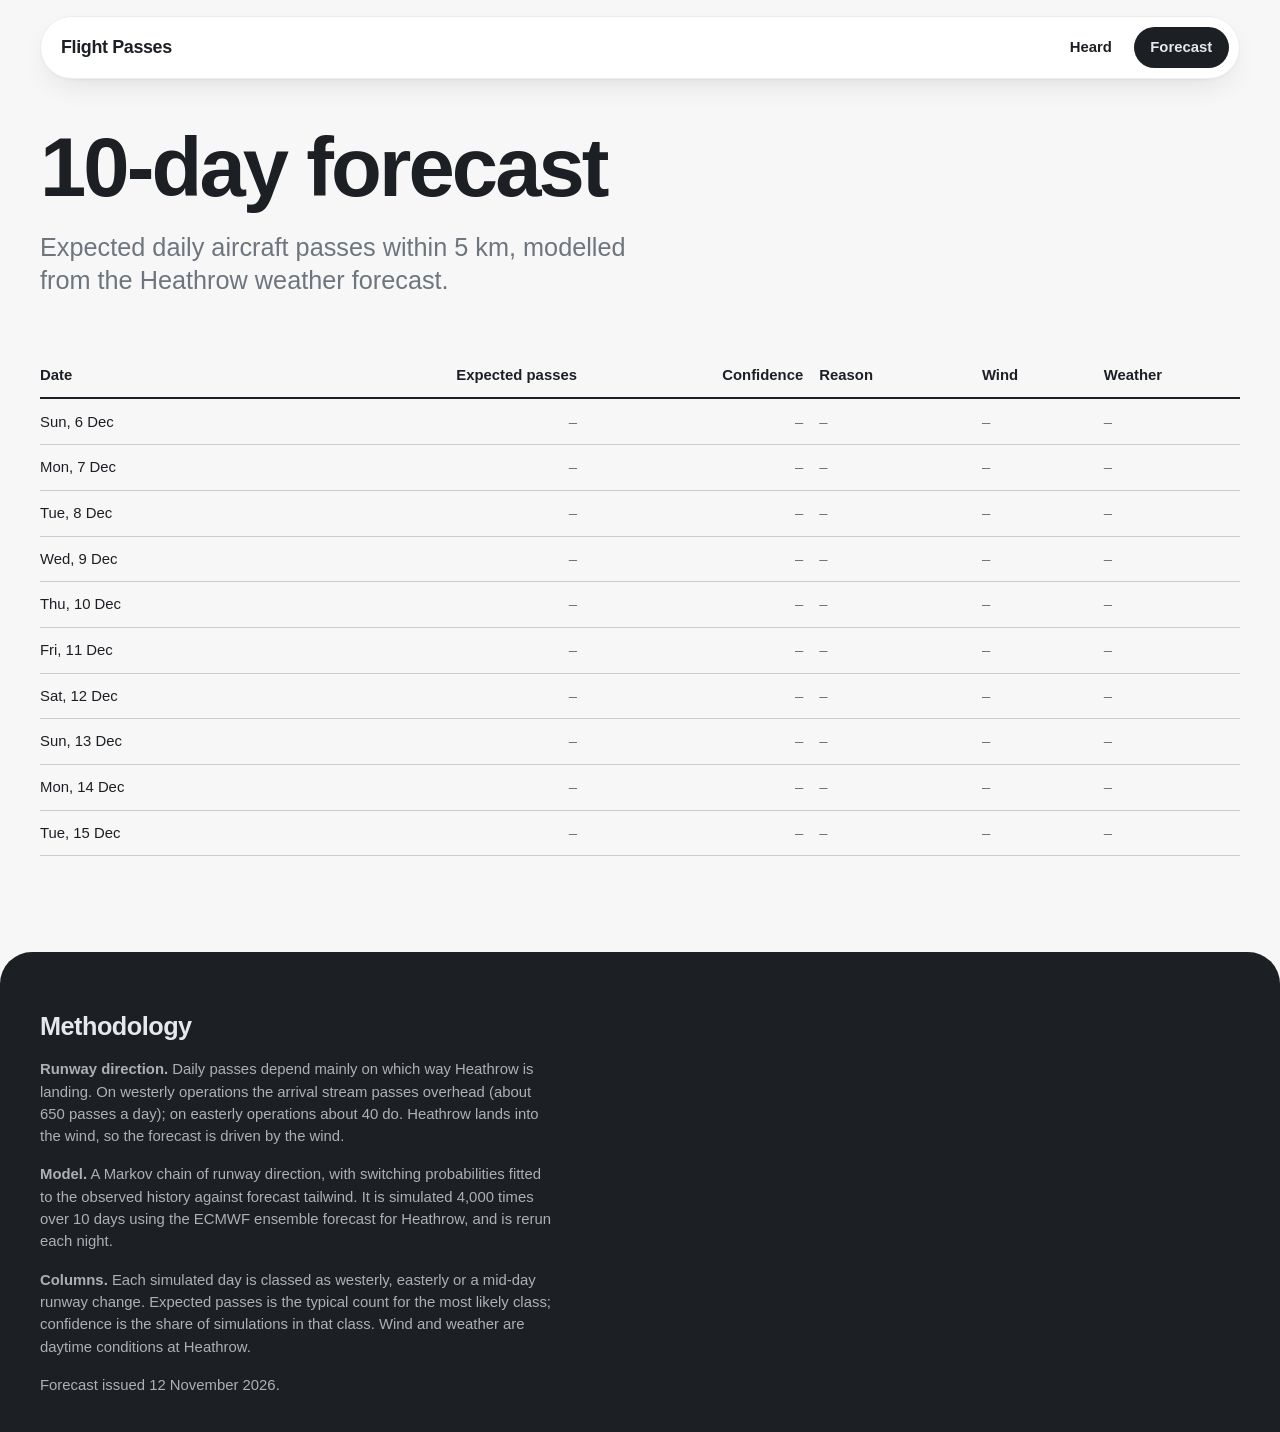
==== outlook.html @ f912b643 "Passes to 2026-11-11" ====
<!doctype html>
<html lang="en-GB">
<head>
  <meta charset="utf-8">
  <meta name="viewport" content="width=device-width, initial-scale=1">
  <title>Flight Passes · 10-Day Forecast</title>
  <meta name="description" content="10-day forecast of daily aircraft passes within 5 km of one house.">
  <link rel="preload" href="fonts/archivo-var.woff2" as="font" type="font/woff2" crossorigin>
  <link rel="stylesheet" href="style.css?v=282dd5ae">
</head>
<body>
  <header class="nav">
    <a class="nav__name" href="./">Flight Passes</a>
    <nav class="nav__links" aria-label="Main">
      <a class="nav__link" href="./">Heard</a>
      <a class="nav__link" href="outlook.html" aria-current="page">Forecast</a>
    </nav>
  </header>

  <main>
    <section class="head">
      <h1 class="head__title">10-day forecast</h1>
      <p class="head__lede">Expected daily aircraft passes within 5 km, modelled from the Heathrow weather forecast.</p>
    </section>

    <section class="section" style="padding-top:0">
      <p class="wip" id="status">Forecast currently unavailable.</p>
      <div class="scroll">
        <table>
          <thead>
            <tr>
              <th scope="col">Date</th>
              <th scope="col" class="num">Expected passes</th>
              <th scope="col" class="num">Confidence</th>
              <th scope="col">Reason</th>
              <th scope="col">Wind</th>
              <th scope="col">Weather</th>
            </tr>
          </thead>
          <tbody id="outlook"></tbody>
        </table>
      </div>
    </section>
  </main>

  <footer class="foot">
    <h2 class="foot__title">Methodology</h2>
    <p><strong>Runway direction.</strong> Daily passes depend mainly on which way Heathrow is landing. On westerly operations the arrival stream passes overhead (about 650 passes a day); on easterly operations about 40 do. Heathrow lands into the wind, so the forecast is driven by the wind.</p>
    <p><strong>Model.</strong> A Markov chain of runway direction, with switching probabilities fitted to the observed history against forecast tailwind. It is simulated 4,000 times over 10 days using the ECMWF ensemble forecast for Heathrow, and is rerun each night.</p>
    <p><strong>Columns.</strong> Each simulated day is classed as westerly, easterly or a mid-day runway change. Expected passes is the typical count for the most likely class; confidence is the share of simulations in that class. Wind and weather are daytime conditions at Heathrow.</p>
    <p id="updated"></p>
  </footer>

  <script src="outlook.js?v=fe15a952"></script>
</body>
</html>
---- style.css ----
/* Type, colours and shapes follow axolokl.co.uk: Archivo display, Urbanist body, paper and
   graphite with a little gill pink, a floating pill nav, and a dark sheet at the bottom. */

@font-face {
  font-family: "Archivo";
  src: url("fonts/archivo-var.woff2") format("woff2-variations");
  font-weight: 100 900;
  font-stretch: 62% 125%;
  font-display: swap;
}
@font-face {
  font-family: "Urbanist";
  src: url("fonts/urbanist-var.woff2") format("woff2-variations");
  font-weight: 100 900;
  font-display: swap;
}

:root {
  color-scheme: light;
  --paper: #F7F7F8;
  --alu: #E6E8EB;
  --graphite: #1C1F23;
  --steel: #6E757E;
  --hairline: #C9CDD2;
  --axo: #F4A9C0;
  --gill: #B8355E;

  --font: "Urbanist", "Futura", "Century Gothic", "Helvetica Neue", Arial, sans-serif;
  --font-display: "Archivo", "Helvetica Neue", Arial, sans-serif;
  --step--1: clamp(0.875rem, 0.85rem + 0.1vw, 0.95rem);
  --step-0: clamp(1rem, 0.96rem + 0.2vw, 1.125rem);
  --step-1: clamp(1.25rem, 1.1rem + 0.6vw, 1.6rem);

  --gutter: clamp(1rem, 0.5rem + 2.5vw, 3rem);
  --ease-out: cubic-bezier(.2,.7,.1,1);
}

*, *::before, *::after { box-sizing: border-box; }
html { -webkit-text-size-adjust: 100%; overflow-x: clip; }
body {
  margin: 0;
  overflow-x: clip;
  background: var(--paper);
  color: var(--graphite);
  font-family: var(--font);
  font-size: var(--step-0);
  font-weight: 450;
  line-height: 1.5;
  -webkit-font-smoothing: antialiased;
}
a { color: inherit; }
:focus-visible { outline: 2px solid var(--gill); outline-offset: 3px; border-radius: 2px; }

/* --- Nav ---------------------------------------------------------------------------------- */
.nav {
  position: fixed; z-index: 50;
  top: 1rem; left: var(--gutter); right: var(--gutter);
  display: flex; align-items: center; justify-content: space-between; gap: 1rem;
  padding: 0.65rem 0.65rem 0.65rem 1.25rem;
  background: #fff;
  border: 1px solid rgb(28 31 35 / .08);
  border-radius: 999px;
  box-shadow: 0 1px 2px rgb(28 31 35 / .04), 0 12px 32px -12px rgb(28 31 35 / .14);
}
.nav__name {
  font-family: var(--font-display);
  font-weight: 800; font-stretch: 112%;
  letter-spacing: -0.02em;
  text-decoration: none;
  white-space: nowrap;
}
.nav__links { display: flex; align-items: center; gap: 0.35rem; }
.nav__link {
  font-size: var(--step--1); font-weight: 600;
  text-decoration: none;
  padding: 0.6em 1.1em;
  border-radius: 999px;
  white-space: nowrap;
  transition: background-color .2s, color .2s;
}
.nav__link:hover { color: var(--gill); }
.nav__link[aria-current="page"] { background: var(--graphite); color: var(--alu); }

/* --- Page head ----------------------------------------------------------------------------- */
.head { padding: 8rem var(--gutter) 3.5rem; }
.head__title {
  margin: 0;
  max-width: 14ch;
  font-family: var(--font-display);
  font-weight: 800; font-stretch: 112%;
  font-size: clamp(2.6rem, 1.2rem + 5vw, 6.6rem);
  line-height: 0.95;
  letter-spacing: -0.035em;
}
.head__lede {
  margin: 1.5rem 0 0;
  max-width: 44ch;
  font-size: var(--step-1);
  line-height: 1.3;
  color: var(--steel);
}

/* --- Numbers ------------------------------------------------------------------------------- */
.stats {
  display: grid;
  grid-template-columns: repeat(auto-fit, minmax(min(11rem, 100%), 1fr));
  gap: 2.5rem var(--gutter);
  margin: 0;
  padding: 3rem var(--gutter);
  background: var(--graphite);
  color: var(--alu);
  border-radius: 2rem;
}
.stat { margin: 0; min-width: 0; }
.stat dd {
  margin: 0;
  font-family: var(--font-display);
  font-weight: 800; font-stretch: 112%;
  font-size: clamp(2.2rem, 1.4rem + 2.4vw, 4rem);
  line-height: 1;
  letter-spacing: -0.035em;
  font-variant-numeric: tabular-nums;
}
.stat:first-child dd { color: var(--axo); }
.stat dt {
  margin: 0 0 0.6rem;
  font-size: var(--step--1); font-weight: 600;
  color: rgb(230 232 235 / .72);
}
.stat__note { display: block; margin-top: 0.5rem; font-size: var(--step--1); color: rgb(230 232 235 / .72); }

/* --- Sections ------------------------------------------------------------------------------ */
.section { padding: 5rem var(--gutter) 0; }
.section__title {
  margin: 0 0 0.5rem;
  font-family: var(--font-display);
  font-weight: 800; font-stretch: 112%;
  font-size: clamp(1.8rem, 1.1rem + 2vw, 3rem);
  line-height: 1.02;
  letter-spacing: -0.03em;
}
.section__note { margin: 0 0 2rem; max-width: 60ch; color: var(--steel); }
.columns {
  display: grid;
  grid-template-columns: repeat(auto-fit, minmax(min(20rem, 100%), 1fr));
  gap: 3rem var(--gutter);
}
.columns h3 {
  margin: 0 0 0.75rem;
  font-family: var(--font-display);
  font-weight: 800; font-stretch: 112%;
  font-size: var(--step-1);
  letter-spacing: -0.02em;
}

/* --- Tables -------------------------------------------------------------------------------- */
.scroll { overflow-x: auto; -webkit-overflow-scrolling: touch; }
table { width: 100%; border-collapse: collapse; font-size: var(--step--1); }
th, td { padding: 0.7rem 1rem 0.7rem 0; text-align: left; border-bottom: 1px solid var(--hairline); }
th:last-child, td:last-child { padding-right: 0; }
th { font-weight: 700; white-space: nowrap; border-bottom: 2px solid var(--graphite); vertical-align: bottom; }
td { font-weight: 500; }
.num { text-align: right; font-variant-numeric: tabular-nums; }
.nowrap { white-space: nowrap; }
.empty { color: var(--steel); }
.callsign { font-weight: 700; font-variant-numeric: tabular-nums; white-space: nowrap; }

th button {
  all: unset;
  cursor: pointer;
  font-weight: 700;
}
th button:hover { color: var(--gill); }
th button:focus-visible { outline: 2px solid var(--gill); outline-offset: 3px; border-radius: 2px; }
th[aria-sort="ascending"] button::after { content: " ↑"; color: var(--gill); }
th[aria-sort="descending"] button::after { content: " ↓"; color: var(--gill); }

.days tbody tr { cursor: pointer; transition: background-color .15s; }
.days tbody tr:hover { background: var(--alu); }
.days td:first-child { white-space: nowrap; }
.days a { text-decoration: none; font-weight: 700; }
.days a:hover { color: var(--gill); }
.bar-cell { width: 45%; min-width: 7rem; }
.bar { display: block; height: 0.7rem; min-width: 1px; background: var(--graphite); border-radius: 999px; }
.tag.tag--why { margin-left: 0; }
.stepper { display: flex; align-items: center; gap: 1rem; margin-bottom: 1.25rem; }
.stepper__day { font-weight: 700; min-width: 13rem; text-align: center; }
.btn.btn--arrow { padding-inline: 0.9em; font-size: 1.1em; line-height: 1; }
.tag.tag--quiet { color: var(--steel); background: var(--alu); }
.tag {
  display: inline-block;
  margin-left: 0.4rem;
  padding: 0.05em 0.55em;
  font-size: 0.8em; font-weight: 700;
  color: var(--graphite);
  background: var(--axo);
  border-radius: 999px;
  white-space: nowrap;
}

/* --- Filters ------------------------------------------------------------------------------- */
.filters {
  display: flex; flex-wrap: wrap; align-items: end; gap: 1rem 1.25rem;
  padding: 1.25rem 1.5rem 1.4rem;
  background: var(--alu);
  border-radius: 1.5rem;
}
.field { display: grid; gap: 0.45rem; font-size: var(--step--1); font-weight: 600; line-height: 1.2; flex: 1 1 11rem; min-width: 0; }
.field--search { flex: 2 1 16rem; }
.field--toggle { flex: 0 0 auto; }
.field input[type="search"], .field select {
  box-sizing: border-box;
  width: 100%; height: 2.75rem;
  font: inherit; font-size: 1rem; font-weight: 500; line-height: 1;
  color: var(--graphite);
  background-color: #fff;
  border: 1px solid transparent;
  border-radius: 999px;
  padding: 0 1.1em;
  box-shadow: 0 1px 2px rgb(28 31 35 / .06);
  transition: border-color .15s, box-shadow .15s;
  -webkit-appearance: none; appearance: none;
}
.field input[type="search"] {
  padding-left: 2.6em;
  background: #fff url("data:image/svg+xml,%3Csvg xmlns='http://www.w3.org/2000/svg' width='16' height='16' fill='none' stroke='%236E757E' stroke-width='2' stroke-linecap='round'%3E%3Ccircle cx='7' cy='7' r='5'/%3E%3Cpath d='m11 11 3.5 3.5'/%3E%3C/svg%3E") no-repeat 1em 50%;
}
.field input[type="search"]::placeholder { color: var(--steel); }
.field select {
  padding-right: 2.6em; cursor: pointer;
  background: #fff url("data:image/svg+xml,%3Csvg xmlns='http://www.w3.org/2000/svg' width='12' height='8' fill='none' stroke='%231C1F23' stroke-width='2' stroke-linecap='round' stroke-linejoin='round'%3E%3Cpath d='m1 1.5 5 5 5-5'/%3E%3C/svg%3E") no-repeat right 1.1em center;
}
.field input[type="search"]:hover, .field select:hover { border-color: var(--hairline); }
.field input[type="search"]:focus-visible, .field select:focus-visible {
  outline: none; border-color: var(--gill); box-shadow: 0 0 0 3px rgb(184 53 94 / .18);
}
.toggle {
  display: inline-flex; align-items: center; gap: 0.6rem;
  height: 2.75rem; padding: 0 1.1em 0 0.45em;
  font-size: 1rem; font-weight: 600; white-space: nowrap;
  background: #fff; border-radius: 999px; cursor: pointer;
  box-shadow: 0 1px 2px rgb(28 31 35 / .06);
}
.toggle input { position: absolute; opacity: 0; width: 1px; height: 1px; }
.toggle__track {
  position: relative; flex: none;
  width: 2.6rem; height: 1.9rem; border-radius: 999px;
  background: var(--hairline); transition: background-color .2s var(--ease-out);
}
.toggle__track::after {
  content: ""; position: absolute; top: 0.25rem; left: 0.25rem;
  width: 1.4rem; height: 1.4rem; border-radius: 50%;
  background: #fff; box-shadow: 0 1px 3px rgb(28 31 35 / .25);
  transition: transform .2s var(--ease-out);
}
.toggle input:checked + .toggle__track { background: var(--graphite); }
.toggle input:checked + .toggle__track::after { transform: translateX(0.7rem); }
.toggle input:focus-visible + .toggle__track { box-shadow: 0 0 0 3px rgb(184 53 94 / .35); }
.count { margin: 0.9rem 0 1.25rem 0.25rem; font-size: var(--step--1); color: var(--steel); font-variant-numeric: tabular-nums; }
.pager { display: flex; justify-content: center; align-items: center; gap: 1rem; margin-top: 2rem; }
.btn {
  display: inline-flex; align-items: center;
  font: inherit; font-size: var(--step--1); font-weight: 600;
  background: var(--graphite); color: var(--alu);
  border: 0; border-radius: 999px;
  padding: 0.7em 1.3em;
  cursor: pointer;
  transition: background-color .2s;
}
.btn:hover { background: var(--gill); }
.btn[disabled] { background: var(--alu); color: var(--steel); cursor: default; }
.pager__at { font-size: var(--step--1); color: var(--steel); font-variant-numeric: tabular-nums; }

/* --- Outlook ------------------------------------------------------------------------------- */
.wip {
  margin: 0 0 1.5rem;
  font-family: var(--font-display);
  font-weight: 800; font-stretch: 112%;
  font-size: clamp(1.4rem, 1rem + 1.2vw, 2.1rem);
  letter-spacing: -0.02em;
  color: var(--gill);
}

/* --- Footer: the dark sheet ------------------------------------------------------------------ */
.foot {
  margin-top: 6rem;
  padding: 3.5rem var(--gutter) 2.25rem;
  background: var(--graphite);
  color: var(--alu);
  border-radius: 2rem 2rem 0 0;
}
.foot__title {
  margin: 0 0 0.75rem;
  font-family: var(--font-display);
  font-weight: 800; font-stretch: 112%;
  font-size: var(--step-1);
  letter-spacing: -0.02em;
}
.foot p { margin: 0 0 1rem; max-width: 62ch; font-size: var(--step--1); color: rgb(230 232 235 / .72); }
.foot p:last-child { margin-bottom: 0; }

.error { color: var(--gill); font-weight: 600; }

@media (max-width: 40rem) {
  .nav { top: 0.75rem; left: 0.75rem; right: 0.75rem; padding: 0.4rem 0.4rem 0.4rem 0.9rem; }
  .nav__link { padding: 0.55em 0.8em; }
  .head { padding-top: 6.5rem; }
  .section { padding-top: 3.5rem; }
  .stats { margin: 0 0.5rem; padding: 2rem 1.25rem; border-radius: 1.5rem; grid-template-columns: repeat(2, minmax(0, 1fr)); }
  .field { max-width: none; }
  .count { margin-left: 0; }
  .bar-cell { width: 30%; min-width: 3.5rem; }
}

.sr { position: absolute; width: 1px; height: 1px; overflow: hidden; clip-path: inset(50%); white-space: nowrap; }
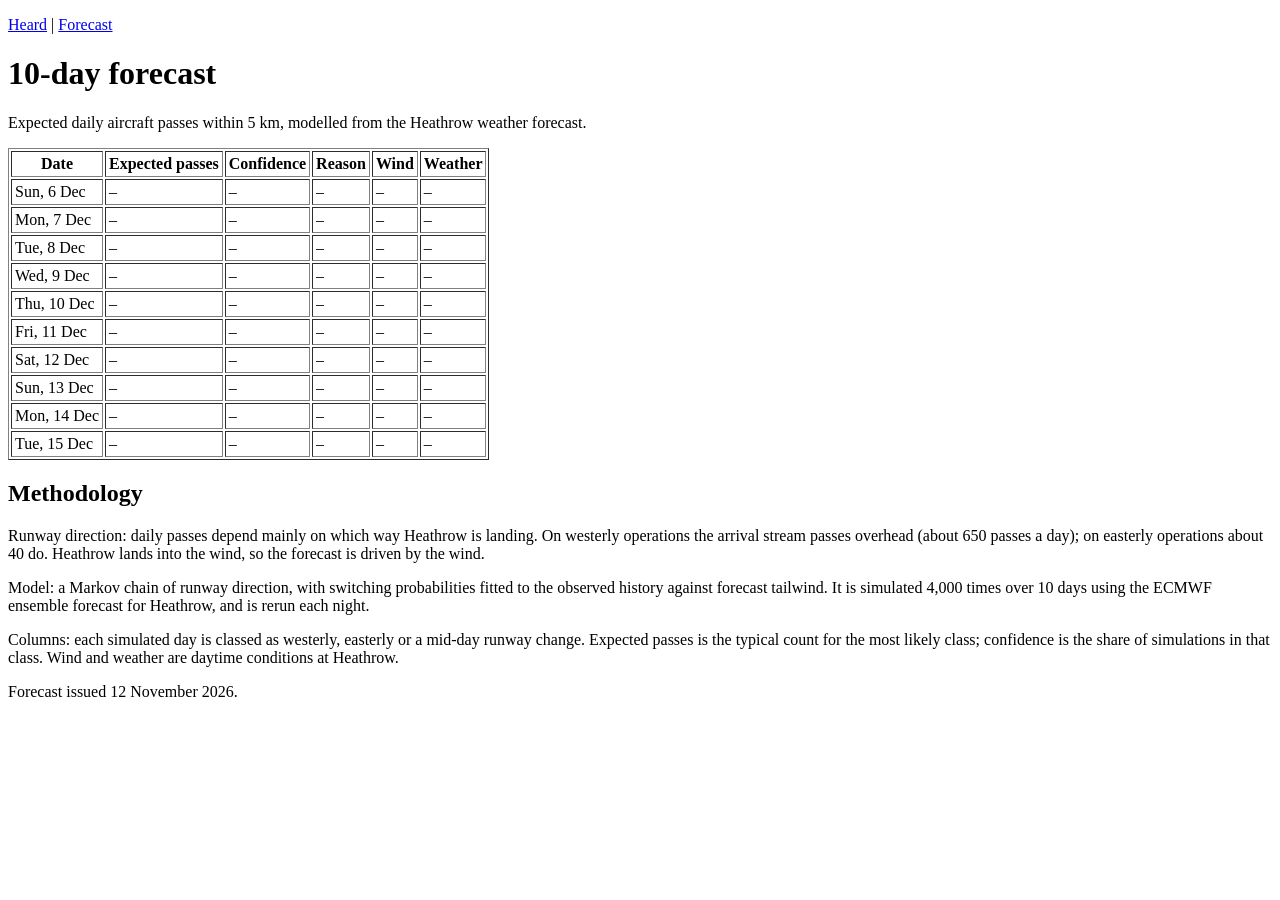
==== commit 09a2dff6: "Passes to 2026-11-11" ====
--- a/outlook.html
+++ b/outlook.html
@@ -3,54 +3,26 @@
 <head>
   <meta charset="utf-8">
   <meta name="viewport" content="width=device-width, initial-scale=1">
-  <title>Flight Passes · 10-Day Forecast</title>
-  <meta name="description" content="10-day forecast of daily aircraft passes within 5 km of one house.">
-  <link rel="preload" href="fonts/archivo-var.woff2" as="font" type="font/woff2" crossorigin>
-  <link rel="stylesheet" href="style.css?v=282dd5ae">
+  <title>10-day forecast</title>
 </head>
 <body>
-  <header class="nav">
-    <a class="nav__name" href="./">Flight Passes</a>
-    <nav class="nav__links" aria-label="Main">
-      <a class="nav__link" href="./">Heard</a>
-      <a class="nav__link" href="outlook.html" aria-current="page">Forecast</a>
-    </nav>
-  </header>
+  <p><a href="./">Heard</a> | <a href="outlook.html">Forecast</a></p>
 
-  <main>
-    <section class="head">
-      <h1 class="head__title">10-day forecast</h1>
-      <p class="head__lede">Expected daily aircraft passes within 5 km, modelled from the Heathrow weather forecast.</p>
-    </section>
+  <h1>10-day forecast</h1>
+  <p>Expected daily aircraft passes within 5 km, modelled from the Heathrow weather forecast.</p>
 
-    <section class="section" style="padding-top:0">
-      <p class="wip" id="status">Forecast currently unavailable.</p>
-      <div class="scroll">
-        <table>
-          <thead>
-            <tr>
-              <th scope="col">Date</th>
-              <th scope="col" class="num">Expected passes</th>
-              <th scope="col" class="num">Confidence</th>
-              <th scope="col">Reason</th>
-              <th scope="col">Wind</th>
-              <th scope="col">Weather</th>
-            </tr>
-          </thead>
-          <tbody id="outlook"></tbody>
-        </table>
-      </div>
-    </section>
-  </main>
+  <p id="status">Forecast currently unavailable.</p>
+  <table border="1" cellpadding="3">
+    <thead><tr><th>Date</th><th>Expected passes</th><th>Confidence</th><th>Reason</th><th>Wind</th><th>Weather</th></tr></thead>
+    <tbody id="outlook"></tbody>
+  </table>
 
-  <footer class="foot">
-    <h2 class="foot__title">Methodology</h2>
-    <p><strong>Runway direction.</strong> Daily passes depend mainly on which way Heathrow is landing. On westerly operations the arrival stream passes overhead (about 650 passes a day); on easterly operations about 40 do. Heathrow lands into the wind, so the forecast is driven by the wind.</p>
-    <p><strong>Model.</strong> A Markov chain of runway direction, with switching probabilities fitted to the observed history against forecast tailwind. It is simulated 4,000 times over 10 days using the ECMWF ensemble forecast for Heathrow, and is rerun each night.</p>
-    <p><strong>Columns.</strong> Each simulated day is classed as westerly, easterly or a mid-day runway change. Expected passes is the typical count for the most likely class; confidence is the share of simulations in that class. Wind and weather are daytime conditions at Heathrow.</p>
-    <p id="updated"></p>
-  </footer>
+  <h2>Methodology</h2>
+  <p>Runway direction: daily passes depend mainly on which way Heathrow is landing. On westerly operations the arrival stream passes overhead (about 650 passes a day); on easterly operations about 40 do. Heathrow lands into the wind, so the forecast is driven by the wind.</p>
+  <p>Model: a Markov chain of runway direction, with switching probabilities fitted to the observed history against forecast tailwind. It is simulated 4,000 times over 10 days using the ECMWF ensemble forecast for Heathrow, and is rerun each night.</p>
+  <p>Columns: each simulated day is classed as westerly, easterly or a mid-day runway change. Expected passes is the typical count for the most likely class; confidence is the share of simulations in that class. Wind and weather are daytime conditions at Heathrow.</p>
+  <p id="updated"></p>
 
-  <script src="outlook.js?v=fe15a952"></script>
+  <script src="outlook.js"></script>
 </body>
 </html>
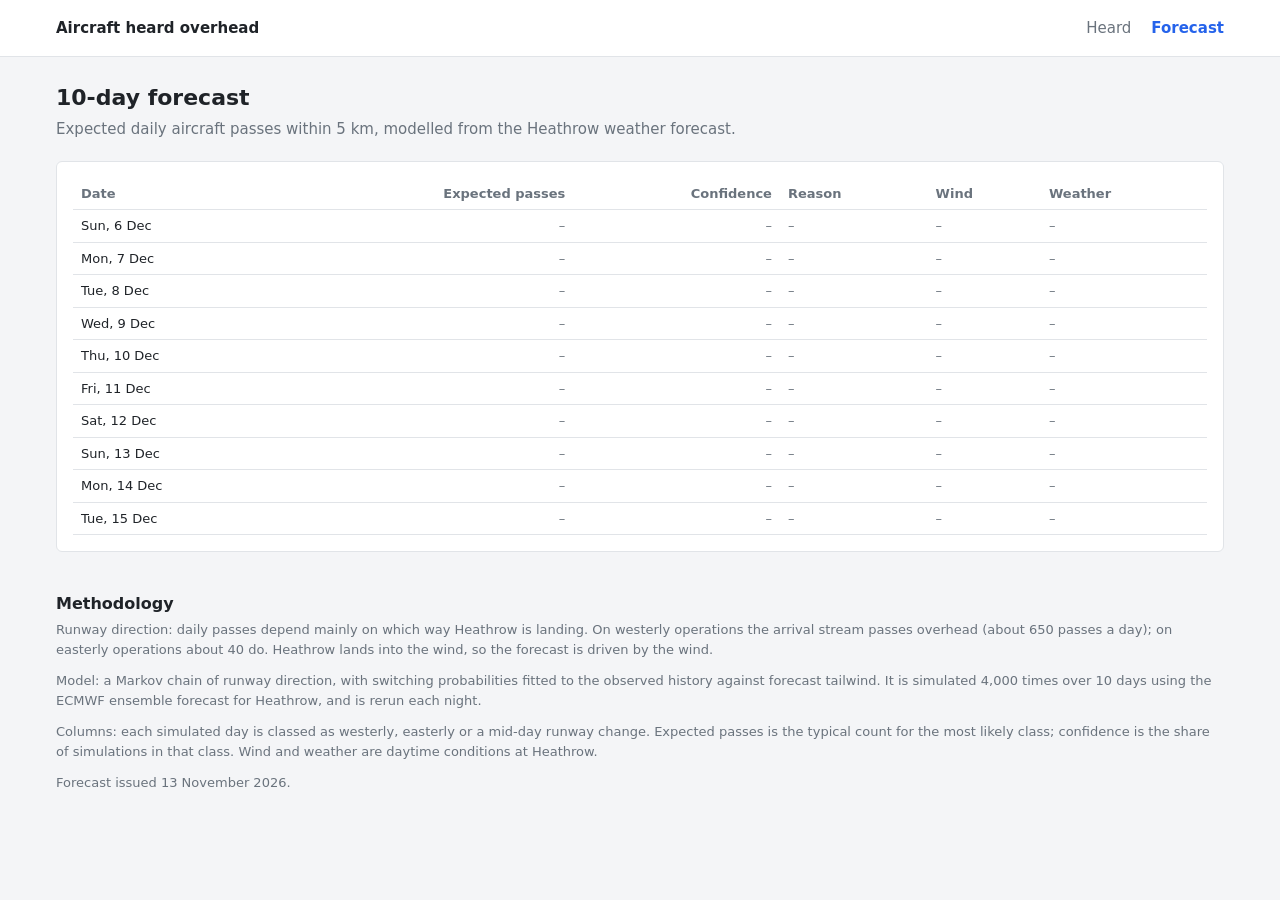
==== commit 0ff0ec36: "Passes to 2026-11-12" ====
--- a/outlook.html
+++ b/outlook.html
@@ -4,24 +4,38 @@
   <meta charset="utf-8">
   <meta name="viewport" content="width=device-width, initial-scale=1">
   <title>10-day forecast</title>
+  <link rel="stylesheet" href="style.css">
 </head>
 <body>
-  <p><a href="./">Heard</a> | <a href="outlook.html">Forecast</a></p>
+  <header>
+    <div class="bar">
+      <a class="title" href="./">Aircraft heard overhead</a>
+      <nav><a href="./">Heard</a><a href="outlook.html" aria-current="page">Forecast</a></nav>
+    </div>
+  </header>
 
-  <h1>10-day forecast</h1>
-  <p>Expected daily aircraft passes within 5 km, modelled from the Heathrow weather forecast.</p>
+  <main>
+    <h1>10-day forecast</h1>
+    <p class="lede">Expected daily aircraft passes within 5 km, modelled from the Heathrow weather forecast.</p>
 
-  <p id="status">Forecast currently unavailable.</p>
-  <table border="1" cellpadding="3">
-    <thead><tr><th>Date</th><th>Expected passes</th><th>Confidence</th><th>Reason</th><th>Wind</th><th>Weather</th></tr></thead>
-    <tbody id="outlook"></tbody>
-  </table>
+    <section class="panel" style="margin-top:20px">
+      <p class="muted" id="status">Forecast currently unavailable.</p>
+      <div class="scroll">
+        <table>
+          <thead><tr><th>Date</th><th class="num">Expected passes</th><th class="num">Confidence</th><th>Reason</th><th>Wind</th><th>Weather</th></tr></thead>
+          <tbody id="outlook"></tbody>
+        </table>
+      </div>
+    </section>
+  </main>
 
-  <h2>Methodology</h2>
-  <p>Runway direction: daily passes depend mainly on which way Heathrow is landing. On westerly operations the arrival stream passes overhead (about 650 passes a day); on easterly operations about 40 do. Heathrow lands into the wind, so the forecast is driven by the wind.</p>
-  <p>Model: a Markov chain of runway direction, with switching probabilities fitted to the observed history against forecast tailwind. It is simulated 4,000 times over 10 days using the ECMWF ensemble forecast for Heathrow, and is rerun each night.</p>
-  <p>Columns: each simulated day is classed as westerly, easterly or a mid-day runway change. Expected passes is the typical count for the most likely class; confidence is the share of simulations in that class. Wind and weather are daytime conditions at Heathrow.</p>
-  <p id="updated"></p>
+  <footer>
+    <h2>Methodology</h2>
+    <p>Runway direction: daily passes depend mainly on which way Heathrow is landing. On westerly operations the arrival stream passes overhead (about 650 passes a day); on easterly operations about 40 do. Heathrow lands into the wind, so the forecast is driven by the wind.</p>
+    <p>Model: a Markov chain of runway direction, with switching probabilities fitted to the observed history against forecast tailwind. It is simulated 4,000 times over 10 days using the ECMWF ensemble forecast for Heathrow, and is rerun each night.</p>
+    <p>Columns: each simulated day is classed as westerly, easterly or a mid-day runway change. Expected passes is the typical count for the most likely class; confidence is the share of simulations in that class. Wind and weather are daytime conditions at Heathrow.</p>
+    <p id="updated"></p>
+  </footer>
 
   <script src="outlook.js"></script>
 </body>
--- a/style.css
+++ b/style.css
@@ -0,0 +1,135 @@
+/* Plain dashboard: light grey page, white panels, one blue accent. */
+:root {
+  --bg: #f4f5f7;
+  --panel: #ffffff;
+  --line: #e1e4e8;
+  --text: #1f2328;
+  --muted: #6a737d;
+  --accent: #2563eb;
+}
+
+* { box-sizing: border-box; }
+
+body {
+  margin: 0;
+  background: var(--bg);
+  color: var(--text);
+  font: 15px/1.5 system-ui, -apple-system, "Segoe UI", Roboto, sans-serif;
+}
+
+header {
+  background: var(--panel);
+  border-bottom: 1px solid var(--line);
+}
+
+header .bar, main, footer {
+  max-width: 1200px;
+  margin: 0 auto;
+  padding: 0 16px;
+}
+
+header .bar {
+  display: flex;
+  align-items: center;
+  justify-content: space-between;
+  height: 56px;
+}
+
+header .title { font-weight: 600; color: var(--text); text-decoration: none; }
+header nav a { margin-left: 20px; color: var(--muted); text-decoration: none; }
+header nav a[aria-current] { color: var(--accent); font-weight: 600; }
+
+main { padding-top: 24px; padding-bottom: 24px; }
+
+h1 { font-size: 22px; margin: 0 0 4px; }
+h2 { font-size: 16px; margin: 0 0 4px; }
+h3 { font-size: 13px; margin: 0 0 8px; color: var(--muted); font-weight: 600; }
+p { margin: 0 0 12px; }
+.lede, .note, .muted { color: var(--muted); }
+a { color: var(--accent); }
+
+/* Headline numbers */
+.stats {
+  display: grid;
+  grid-template-columns: repeat(auto-fit, minmax(170px, 1fr));
+  gap: 12px;
+  margin: 20px 0;
+}
+.stat {
+  background: var(--panel);
+  border: 1px solid var(--line);
+  border-radius: 6px;
+  padding: 14px 16px;
+}
+.stat dt { color: var(--muted); font-size: 13px; }
+.stat dd { margin: 0; font-size: 24px; font-weight: 600; }
+.stat dd.note { font-size: 12px; font-weight: 400; }
+
+/* Panels */
+.grid {
+  display: grid;
+  grid-template-columns: minmax(0, 2fr) minmax(0, 1fr);
+  gap: 16px;
+  margin-bottom: 16px;
+}
+.panel {
+  background: var(--panel);
+  border: 1px solid var(--line);
+  border-radius: 6px;
+  padding: 16px;
+  margin-bottom: 16px;
+  min-width: 0;
+}
+.grid .panel { margin-bottom: 0; }
+.panel > p { font-size: 13px; }
+.top3 { display: grid; grid-template-columns: repeat(3, minmax(0, 1fr)); gap: 16px; }
+
+@media (max-width: 800px) {
+  .grid, .top3 { grid-template-columns: minmax(0, 1fr); }
+}
+
+/* Tables */
+.scroll { overflow-x: auto; }
+table { border-collapse: collapse; width: 100%; font-size: 13px; }
+th, td { padding: 6px 8px; text-align: left; border-bottom: 1px solid var(--line); white-space: nowrap; }
+th { color: var(--muted); font-weight: 600; }
+td.num, th.num { text-align: right; }
+td.empty { color: var(--muted); }
+tbody tr:hover { background: #f8f9fb; }
+th button { all: unset; cursor: pointer; }
+th[aria-sort] button { color: var(--accent); }
+.top3 td:last-child { text-align: right; color: var(--muted); }
+
+.tag {
+  margin-left: 6px;
+  padding: 1px 6px;
+  border-radius: 4px;
+  background: var(--bg);
+  color: var(--muted);
+  font-size: 11px;
+}
+
+/* Controls */
+.controls { display: flex; flex-wrap: wrap; gap: 12px; align-items: center; margin-bottom: 8px; font-size: 13px; }
+input[type=search], select {
+  font: inherit;
+  padding: 5px 8px;
+  border: 1px solid var(--line);
+  border-radius: 4px;
+  background: var(--panel);
+}
+input[type=search] { width: 260px; max-width: 100%; }
+button {
+  font: inherit;
+  font-size: 13px;
+  padding: 4px 10px;
+  border: 1px solid var(--line);
+  border-radius: 4px;
+  background: var(--panel);
+  cursor: pointer;
+}
+button:disabled { opacity: 0.4; cursor: default; }
+.pager, .stepper { display: flex; gap: 10px; align-items: center; font-size: 13px; margin: 8px 0; }
+
+footer { padding-bottom: 32px; font-size: 13px; color: var(--muted); }
+footer h2 { color: var(--text); }
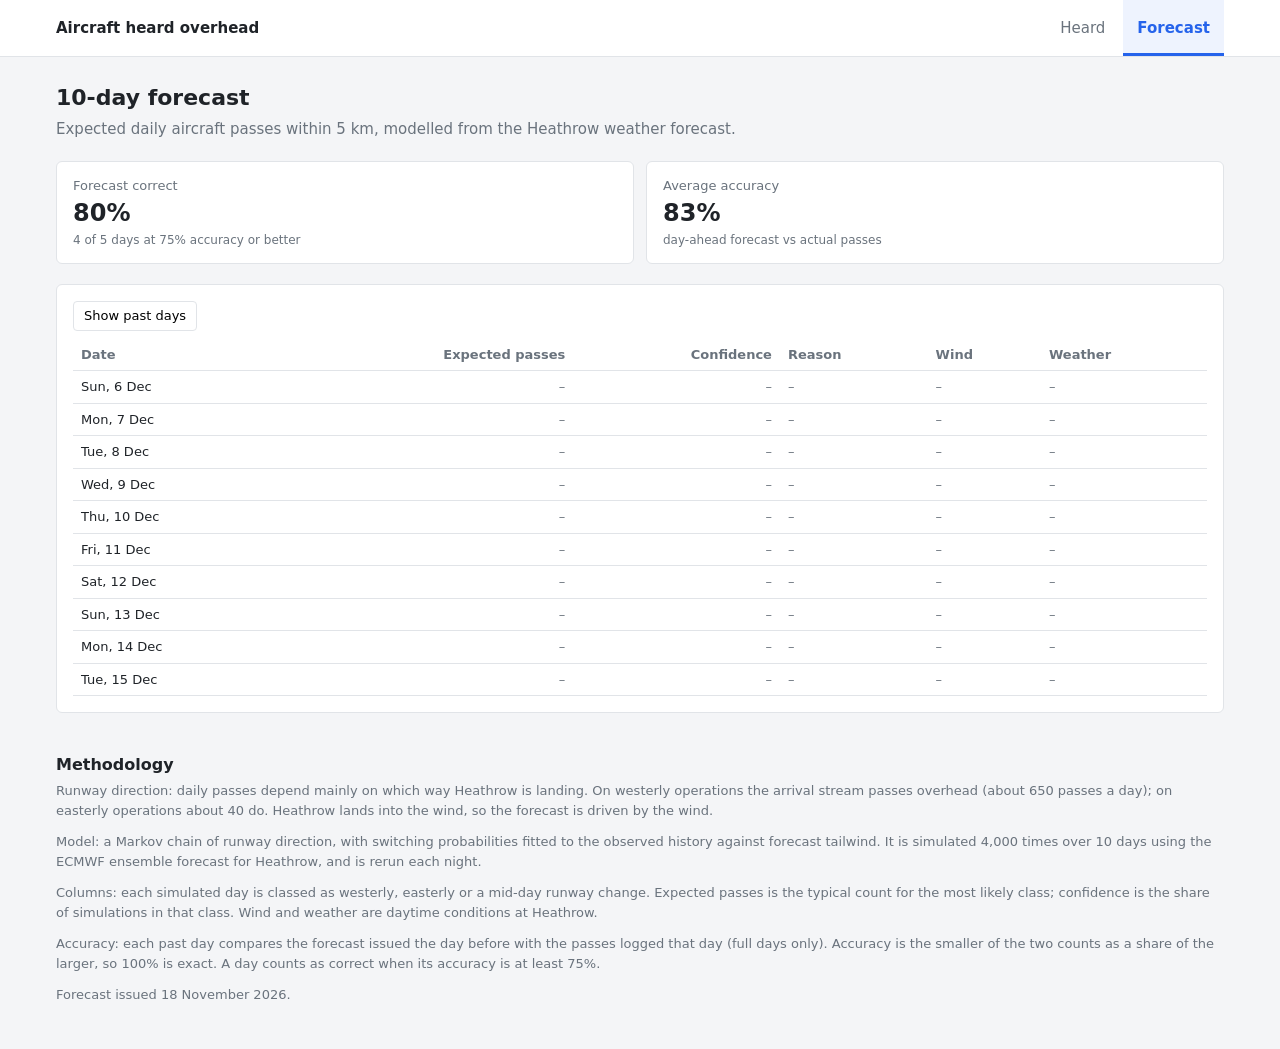
==== commit cf4dfc61: "Passes to 2026-11-17" ====
--- a/outlook.html
+++ b/outlook.html
@@ -18,7 +18,23 @@
     <h1>10-day forecast</h1>
     <p class="lede">Expected daily aircraft passes within 5 km, modelled from the Heathrow weather forecast.</p>
 
+    <dl class="stats" id="accuracy" hidden></dl>
+
     <section class="panel" style="margin-top:20px">
+      <div class="controls">
+        <button id="toggle-past" type="button" aria-expanded="false" aria-controls="past" hidden>Show past days</button>
+      </div>
+      <div id="past" hidden>
+        <h2>Past days</h2>
+        <p class="muted">The forecast issued the day before, against the passes that happened.</p>
+        <div class="scroll">
+          <table>
+            <thead><tr><th>Date</th><th class="num">Expected passes</th><th class="num">Actual passes</th><th class="num">Accuracy</th><th class="num">Confidence</th><th>Forecast</th></tr></thead>
+            <tbody id="past-rows"></tbody>
+          </table>
+        </div>
+        <h2 style="margin-top:20px">Next 10 days</h2>
+      </div>
       <p class="muted" id="status">Forecast currently unavailable.</p>
       <div class="scroll">
         <table>
@@ -34,6 +50,7 @@
     <p>Runway direction: daily passes depend mainly on which way Heathrow is landing. On westerly operations the arrival stream passes overhead (about 650 passes a day); on easterly operations about 40 do. Heathrow lands into the wind, so the forecast is driven by the wind.</p>
     <p>Model: a Markov chain of runway direction, with switching probabilities fitted to the observed history against forecast tailwind. It is simulated 4,000 times over 10 days using the ECMWF ensemble forecast for Heathrow, and is rerun each night.</p>
     <p>Columns: each simulated day is classed as westerly, easterly or a mid-day runway change. Expected passes is the typical count for the most likely class; confidence is the share of simulations in that class. Wind and weather are daytime conditions at Heathrow.</p>
+    <p>Accuracy: each past day compares the forecast issued the day before with the passes logged that day (full days only). Accuracy is the smaller of the two counts as a share of the larger, so 100% is exact. A day counts as correct when its accuracy is at least 75%.</p>
     <p id="updated"></p>
   </footer>
 
--- a/style.css
+++ b/style.css
@@ -36,8 +36,23 @@
 }
 
 header .title { font-weight: 600; color: var(--text); text-decoration: none; }
-header nav a { margin-left: 20px; color: var(--muted); text-decoration: none; }
-header nav a[aria-current] { color: var(--accent); font-weight: 600; }
+header nav { display: flex; gap: 4px; align-self: stretch; }
+header nav a {
+  display: flex;
+  align-items: center;
+  padding: 0 14px;
+  color: var(--muted);
+  text-decoration: none;
+  border-bottom: 3px solid transparent;
+  border-top: 3px solid transparent;
+}
+header nav a:hover { color: var(--text); background: var(--bg); }
+header nav a[aria-current] {
+  color: var(--accent);
+  font-weight: 600;
+  border-bottom-color: var(--accent);
+  background: #eef3fe;
+}
 
 main { padding-top: 24px; padding-bottom: 24px; }
 
@@ -88,6 +103,34 @@
   .grid, .top3 { grid-template-columns: minmax(0, 1fr); }
 }
 
+.panel-head { display: flex; justify-content: space-between; align-items: center; }
+.info {
+  position: relative;
+  width: 20px; height: 20px;
+  border: 1px solid var(--line);
+  border-radius: 50%;
+  color: var(--muted);
+  font: italic 600 12px/18px Georgia, serif;
+  text-align: center;
+  cursor: help;
+}
+.info .tip {
+  display: none;
+  position: absolute;
+  right: 0; top: 26px;
+  z-index: 1;
+  width: 300px;
+  padding: 10px 12px;
+  background: var(--panel);
+  border: 1px solid var(--line);
+  border-radius: 6px;
+  box-shadow: 0 2px 8px rgba(0, 0, 0, 0.08);
+  color: var(--text);
+  font: 13px/1.5 system-ui, -apple-system, "Segoe UI", Roboto, sans-serif;
+  text-align: left;
+}
+.info:hover .tip, .info:focus .tip { display: block; }
+
 /* Tables */
 .scroll { overflow-x: auto; }
 table { border-collapse: collapse; width: 100%; font-size: 13px; }
@@ -95,6 +138,8 @@
 th { color: var(--muted); font-weight: 600; }
 td.num, th.num { text-align: right; }
 td.empty { color: var(--muted); }
+td.good { color: #1a7f37; }
+td.bad { color: #cf222e; }
 tbody tr:hover { background: #f8f9fb; }
 th button { all: unset; cursor: pointer; }
 th[aria-sort] button { color: var(--accent); }
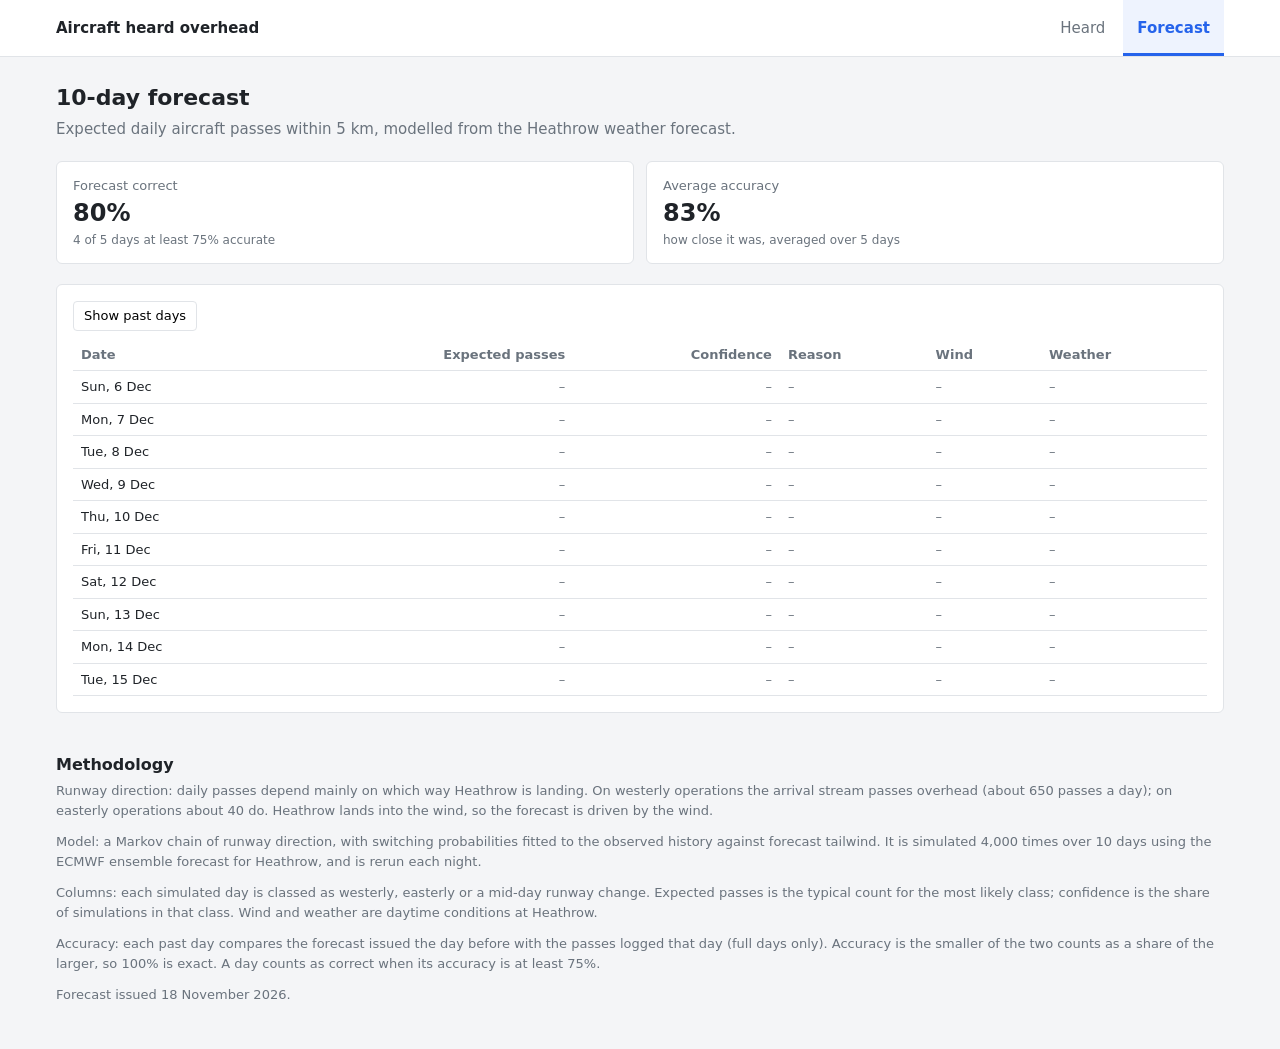
==== commit 2fde7ca6: "Passes to 2026-11-17" ====
--- a/outlook.html
+++ b/outlook.html
@@ -33,6 +33,7 @@
             <tbody id="past-rows"></tbody>
           </table>
         </div>
+        <p><button id="past-more" type="button" aria-controls="past-rows" hidden></button></p>
         <h2 style="margin-top:20px">Next 10 days</h2>
       </div>
       <p class="muted" id="status">Forecast currently unavailable.</p>
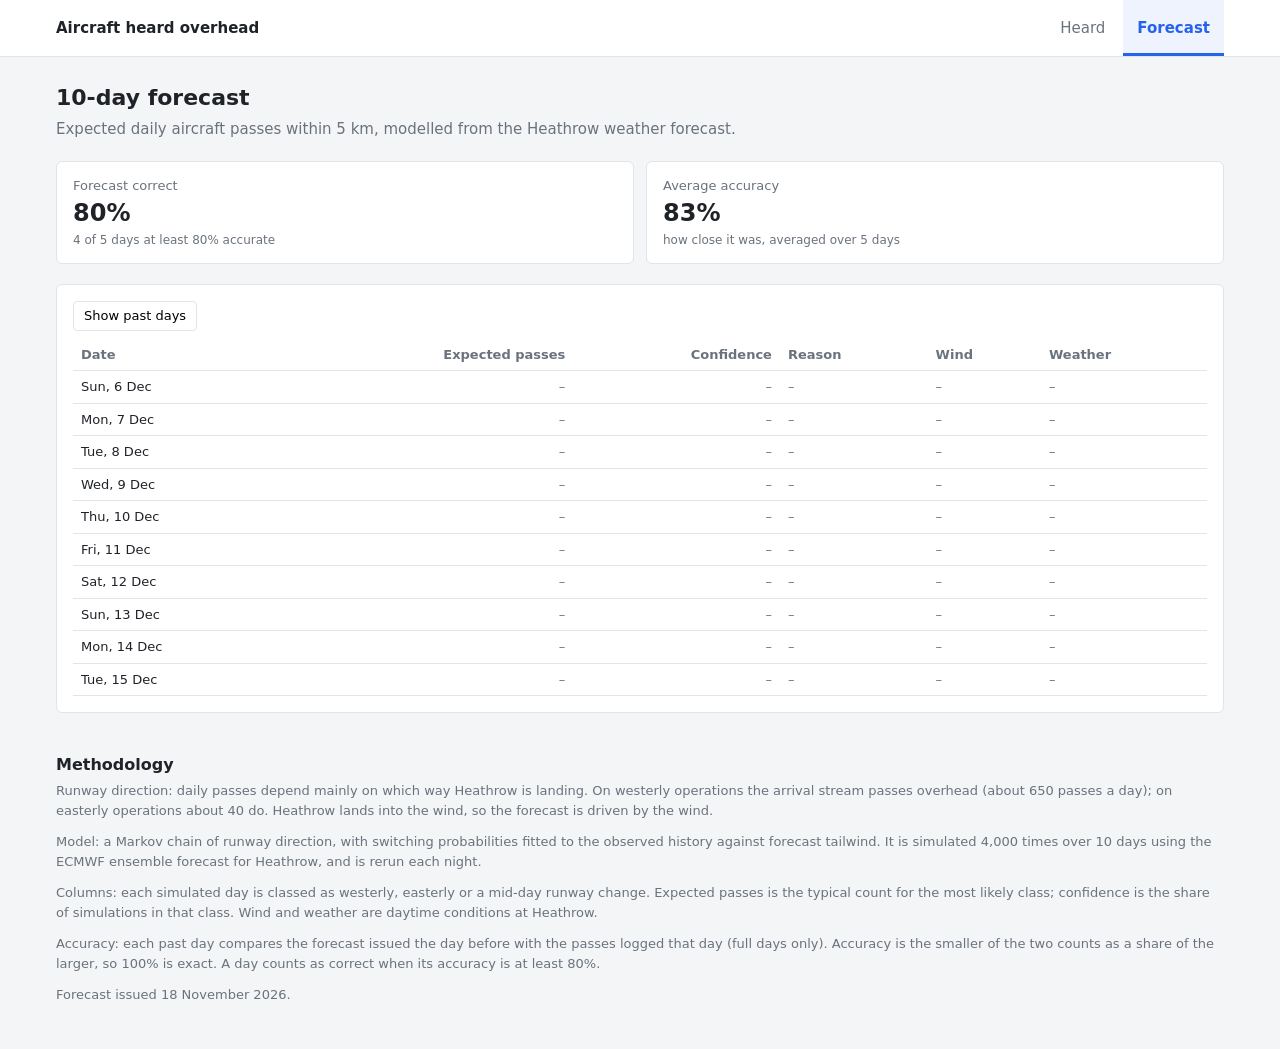
==== commit da9e3088: "Passes to 2026-11-17" ====
--- a/outlook.html
+++ b/outlook.html
@@ -51,7 +51,7 @@
     <p>Runway direction: daily passes depend mainly on which way Heathrow is landing. On westerly operations the arrival stream passes overhead (about 650 passes a day); on easterly operations about 40 do. Heathrow lands into the wind, so the forecast is driven by the wind.</p>
     <p>Model: a Markov chain of runway direction, with switching probabilities fitted to the observed history against forecast tailwind. It is simulated 4,000 times over 10 days using the ECMWF ensemble forecast for Heathrow, and is rerun each night.</p>
     <p>Columns: each simulated day is classed as westerly, easterly or a mid-day runway change. Expected passes is the typical count for the most likely class; confidence is the share of simulations in that class. Wind and weather are daytime conditions at Heathrow.</p>
-    <p>Accuracy: each past day compares the forecast issued the day before with the passes logged that day (full days only). Accuracy is the smaller of the two counts as a share of the larger, so 100% is exact. A day counts as correct when its accuracy is at least 75%.</p>
+    <p>Accuracy: each past day compares the forecast issued the day before with the passes logged that day (full days only). Accuracy is the smaller of the two counts as a share of the larger, so 100% is exact. A day counts as correct when its accuracy is at least 80%.</p>
     <p id="updated"></p>
   </footer>
 
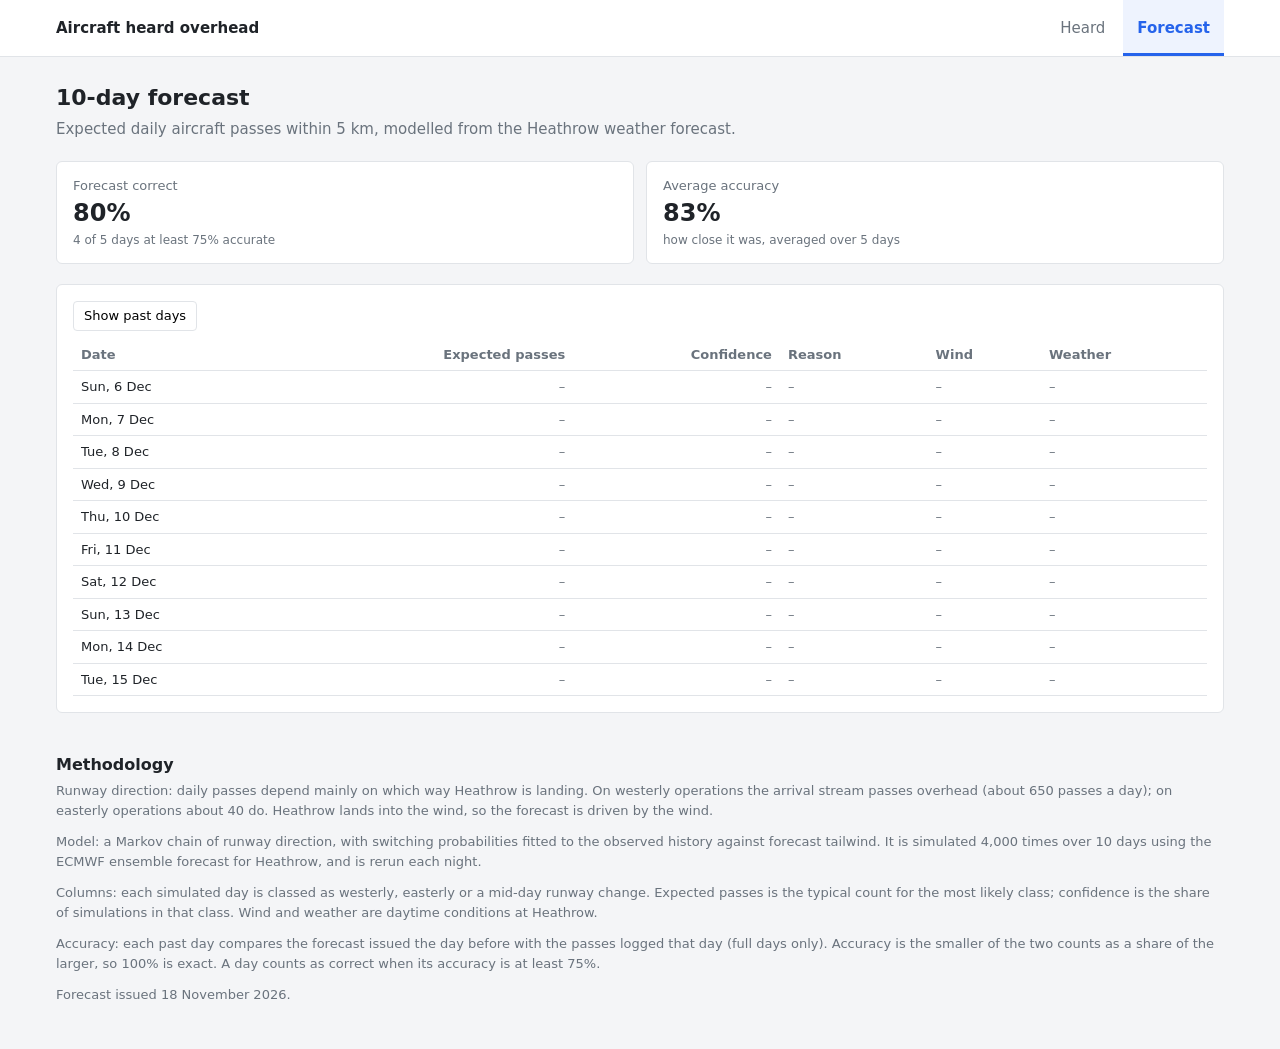
==== commit b35701c6: "Passes to 2026-11-17" ====
--- a/outlook.html
+++ b/outlook.html
@@ -51,7 +51,7 @@
     <p>Runway direction: daily passes depend mainly on which way Heathrow is landing. On westerly operations the arrival stream passes overhead (about 650 passes a day); on easterly operations about 40 do. Heathrow lands into the wind, so the forecast is driven by the wind.</p>
     <p>Model: a Markov chain of runway direction, with switching probabilities fitted to the observed history against forecast tailwind. It is simulated 4,000 times over 10 days using the ECMWF ensemble forecast for Heathrow, and is rerun each night.</p>
     <p>Columns: each simulated day is classed as westerly, easterly or a mid-day runway change. Expected passes is the typical count for the most likely class; confidence is the share of simulations in that class. Wind and weather are daytime conditions at Heathrow.</p>
-    <p>Accuracy: each past day compares the forecast issued the day before with the passes logged that day (full days only). Accuracy is the smaller of the two counts as a share of the larger, so 100% is exact. A day counts as correct when its accuracy is at least 80%.</p>
+    <p>Accuracy: each past day compares the forecast issued the day before with the passes logged that day (full days only). Accuracy is the smaller of the two counts as a share of the larger, so 100% is exact. A day counts as correct when its accuracy is at least <span id="cutoff">75%</span>.</p>
     <p id="updated"></p>
   </footer>
 
